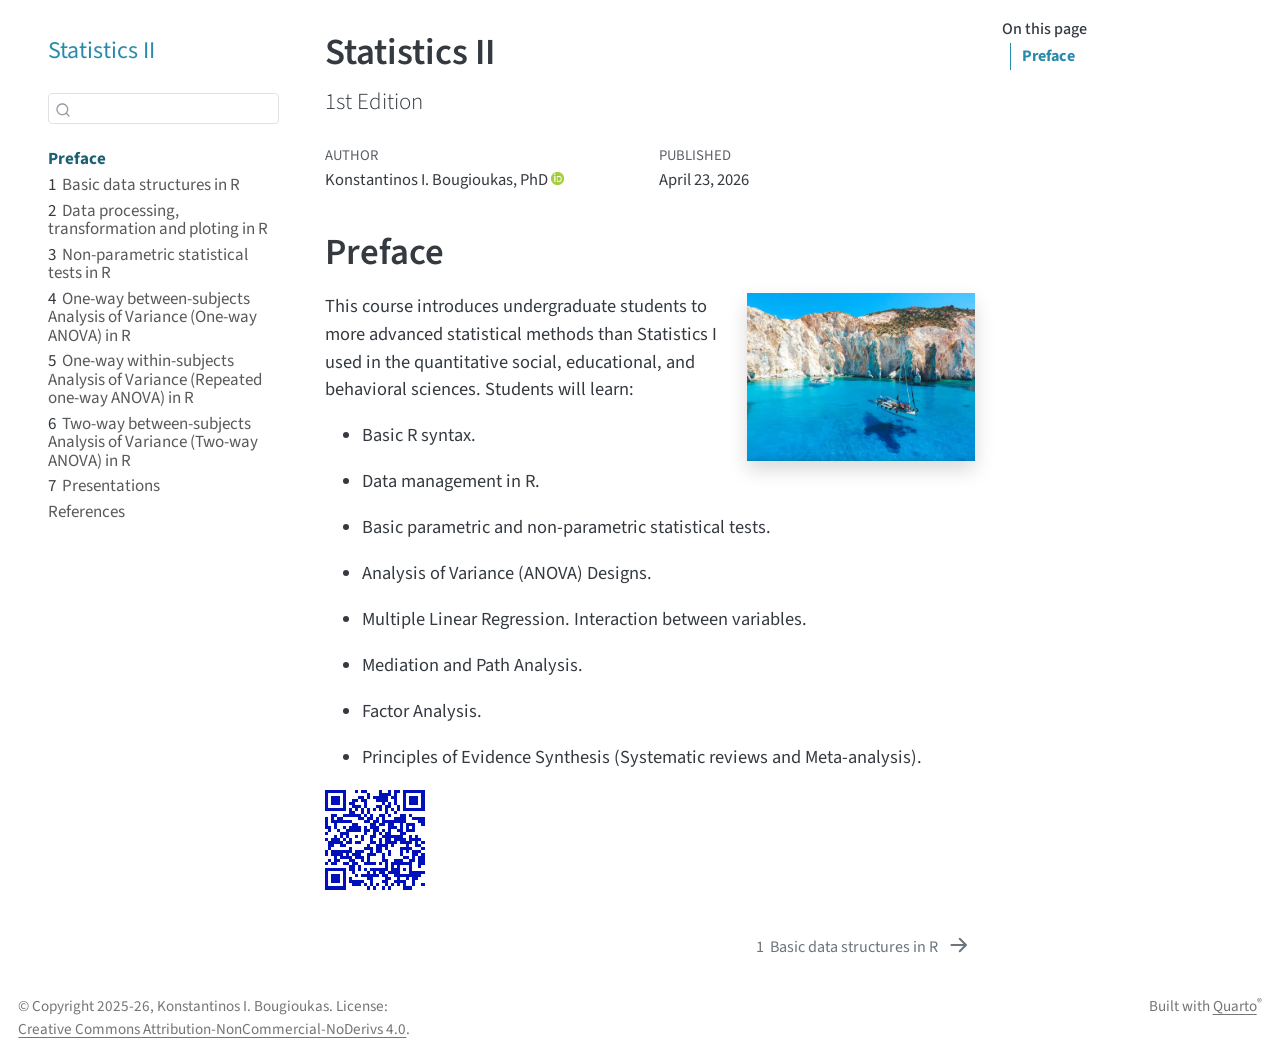
==== _book/index.html @ 9cd74f52 "0.2.2" ====
<!DOCTYPE html>
<html xmlns="http://www.w3.org/1999/xhtml" lang="en" xml:lang="en"><head>

<meta charset="utf-8">
<meta name="generator" content="quarto-1.8.27">

<meta name="viewport" content="width=device-width, initial-scale=1.0, user-scalable=yes">

<meta name="author" content="Konstantinos I. Bougioukas, PhD">
<meta name="dcterms.date" content="2026-04-23">

<title>Statistics II</title>
<style>
code{white-space: pre-wrap;}
span.smallcaps{font-variant: small-caps;}
div.columns{display: flex; gap: min(4vw, 1.5em);}
div.column{flex: auto; overflow-x: auto;}
div.hanging-indent{margin-left: 1.5em; text-indent: -1.5em;}
ul.task-list{list-style: none;}
ul.task-list li input[type="checkbox"] {
  width: 0.8em;
  margin: 0 0.8em 0.2em -1em; /* quarto-specific, see https://github.com/quarto-dev/quarto-cli/issues/4556 */ 
  vertical-align: middle;
}
</style>


<script src="site_libs/quarto-nav/quarto-nav.js"></script>
<script src="site_libs/quarto-nav/headroom.min.js"></script>
<script src="site_libs/clipboard/clipboard.min.js"></script>
<script src="site_libs/quarto-search/autocomplete.umd.js"></script>
<script src="site_libs/quarto-search/fuse.min.js"></script>
<script src="site_libs/quarto-search/quarto-search.js"></script>
<meta name="quarto:offset" content="./">
<link href="./intro.html" rel="next">
<link href="./images/cover.avif" rel="icon">
<script src="site_libs/quarto-html/quarto.js" type="module"></script>
<script src="site_libs/quarto-html/tabsets/tabsets.js" type="module"></script>
<script src="site_libs/quarto-html/axe/axe-check.js" type="module"></script>
<script src="site_libs/quarto-html/popper.min.js"></script>
<script src="site_libs/quarto-html/tippy.umd.min.js"></script>
<script src="site_libs/quarto-html/anchor.min.js"></script>
<link href="site_libs/quarto-html/tippy.css" rel="stylesheet">
<link href="site_libs/quarto-html/quarto-syntax-highlighting-ed96de9b727972fe78a7b5d16c58bf87.css" rel="stylesheet" id="quarto-text-highlighting-styles">
<script src="site_libs/bootstrap/bootstrap.min.js"></script>
<link href="site_libs/bootstrap/bootstrap-icons.css" rel="stylesheet">
<link href="site_libs/bootstrap/bootstrap-4781fbed7d30d1988487fb2dff96a39c.min.css" rel="stylesheet" append-hash="true" id="quarto-bootstrap" data-mode="light">
<script src="site_libs/quarto-contrib/qrcodejs-v1.0.0/qrcode.js"></script>
<script id="quarto-search-options" type="application/json">{
  "location": "sidebar",
  "copy-button": false,
  "collapse-after": 3,
  "panel-placement": "start",
  "type": "textbox",
  "limit": 50,
  "keyboard-shortcut": [
    "f",
    "/",
    "s"
  ],
  "show-item-context": false,
  "language": {
    "search-no-results-text": "No results",
    "search-matching-documents-text": "matching documents",
    "search-copy-link-title": "Copy link to search",
    "search-hide-matches-text": "Hide additional matches",
    "search-more-match-text": "more match in this document",
    "search-more-matches-text": "more matches in this document",
    "search-clear-button-title": "Clear",
    "search-text-placeholder": "",
    "search-detached-cancel-button-title": "Cancel",
    "search-submit-button-title": "Submit",
    "search-label": "Search"
  }
}</script>


</head>

<body class="nav-sidebar floating quarto-light">

<div id="quarto-search-results"></div>
  <header id="quarto-header" class="headroom fixed-top">
  <nav class="quarto-secondary-nav">
    <div class="container-fluid d-flex">
      <button type="button" class="quarto-btn-toggle btn" data-bs-toggle="collapse" role="button" data-bs-target=".quarto-sidebar-collapse-item" aria-controls="quarto-sidebar" aria-expanded="false" aria-label="Toggle sidebar navigation" onclick="if (window.quartoToggleHeadroom) { window.quartoToggleHeadroom(); }">
        <i class="bi bi-layout-text-sidebar-reverse"></i>
      </button>
        <nav class="quarto-page-breadcrumbs" aria-label="breadcrumb"><ol class="breadcrumb"><li class="breadcrumb-item"><a href="./index.html">Preface</a></li></ol></nav>
        <a class="flex-grow-1" role="navigation" data-bs-toggle="collapse" data-bs-target=".quarto-sidebar-collapse-item" aria-controls="quarto-sidebar" aria-expanded="false" aria-label="Toggle sidebar navigation" onclick="if (window.quartoToggleHeadroom) { window.quartoToggleHeadroom(); }">      
        </a>
      <button type="button" class="btn quarto-search-button" aria-label="Search" onclick="window.quartoOpenSearch();">
        <i class="bi bi-search"></i>
      </button>
    </div>
  </nav>
</header>
<!-- content -->
<div id="quarto-content" class="quarto-container page-columns page-rows-contents page-layout-article">
<!-- sidebar -->
  <nav id="quarto-sidebar" class="sidebar collapse collapse-horizontal quarto-sidebar-collapse-item sidebar-navigation floating overflow-auto">
    <div class="pt-lg-2 mt-2 text-left sidebar-header">
    <div class="sidebar-title mb-0 py-0">
      <a href="./">Statistics II</a> 
    </div>
      </div>
        <div class="mt-2 flex-shrink-0 align-items-center">
        <div class="sidebar-search">
        <div id="quarto-search" class="" title="Search"></div>
        </div>
        </div>
    <div class="sidebar-menu-container"> 
    <ul class="list-unstyled mt-1">
        <li class="sidebar-item">
  <div class="sidebar-item-container"> 
  <a href="./index.html" class="sidebar-item-text sidebar-link active">
 <span class="menu-text">Preface</span></a>
  </div>
</li>
        <li class="sidebar-item">
  <div class="sidebar-item-container"> 
  <a href="./intro.html" class="sidebar-item-text sidebar-link">
 <span class="menu-text"><span class="chapter-number">1</span>&nbsp; <span class="chapter-title">Basic data structures in R</span></span></a>
  </div>
</li>
        <li class="sidebar-item">
  <div class="sidebar-item-container"> 
  <a href="./process.html" class="sidebar-item-text sidebar-link">
 <span class="menu-text"><span class="chapter-number">2</span>&nbsp; <span class="chapter-title">Data processing, transformation and ploting in R</span></span></a>
  </div>
</li>
        <li class="sidebar-item">
  <div class="sidebar-item-container"> 
  <a href="./nonparametric.html" class="sidebar-item-text sidebar-link">
 <span class="menu-text"><span class="chapter-number">3</span>&nbsp; <span class="chapter-title">Non-parametric statistical tests in R</span></span></a>
  </div>
</li>
        <li class="sidebar-item">
  <div class="sidebar-item-container"> 
  <a href="./anovabetween.html" class="sidebar-item-text sidebar-link">
 <span class="menu-text"><span class="chapter-number">4</span>&nbsp; <span class="chapter-title">One-way between-subjects Analysis of Variance (One-way ANOVA) in R</span></span></a>
  </div>
</li>
        <li class="sidebar-item">
  <div class="sidebar-item-container"> 
  <a href="./anovawithin.html" class="sidebar-item-text sidebar-link">
 <span class="menu-text"><span class="chapter-number">5</span>&nbsp; <span class="chapter-title">One-way within-subjects Analysis of Variance (Repeated one-way ANOVA) in R</span></span></a>
  </div>
</li>
        <li class="sidebar-item">
  <div class="sidebar-item-container"> 
  <a href="./anova2factor.html" class="sidebar-item-text sidebar-link">
 <span class="menu-text"><span class="chapter-number">6</span>&nbsp; <span class="chapter-title">Two-way between-subjects Analysis of Variance (Two-way ANOVA) in R</span></span></a>
  </div>
</li>
        <li class="sidebar-item">
  <div class="sidebar-item-container"> 
  <a href="./presentations.html" class="sidebar-item-text sidebar-link">
 <span class="menu-text"><span class="chapter-number">7</span>&nbsp; <span class="chapter-title">Presentations</span></span></a>
  </div>
</li>
        <li class="sidebar-item">
  <div class="sidebar-item-container"> 
  <a href="./references.html" class="sidebar-item-text sidebar-link">
 <span class="menu-text">References</span></a>
  </div>
</li>
    </ul>
    </div>
</nav>
<div id="quarto-sidebar-glass" class="quarto-sidebar-collapse-item" data-bs-toggle="collapse" data-bs-target=".quarto-sidebar-collapse-item"></div>
<!-- margin-sidebar -->
    <div id="quarto-margin-sidebar" class="sidebar margin-sidebar">
        <nav id="TOC" role="doc-toc" class="toc-active">
    <h2 id="toc-title">On this page</h2>
   
  <ul>
  <li><a href="#preface" id="toc-preface" class="nav-link active" data-scroll-target="#preface">Preface</a></li>
  </ul>
</nav>
    </div>
<!-- main -->
<main class="content" id="quarto-document-content">

<header id="title-block-header" class="quarto-title-block default">
<div class="quarto-title">
<h1 class="title">Statistics II</h1>
<p class="subtitle lead">1st Edition</p>
</div>



<div class="quarto-title-meta">

    <div>
    <div class="quarto-title-meta-heading">Author</div>
    <div class="quarto-title-meta-contents">
             <p>Konstantinos I. Bougioukas, PhD <a href="https://orcid.org/0000-0002-6533-1391" class="quarto-title-author-orcid"> <img src="[data-uri]"></a></p>
          </div>
  </div>
    
    <div>
    <div class="quarto-title-meta-heading">Published</div>
    <div class="quarto-title-meta-contents">
      <p class="date">April 23, 2026</p>
    </div>
  </div>
  
    
  </div>
  


</header>



<section id="preface" class="level1 unnumbered">
<h1 class="unnumbered">Preface</h1><p><img src="images/cover.avif" title="Statistics II" class="quarto-cover-image nolightbox img-fluid"></p>
<p>This course introduces undergraduate students to more advanced statistical methods than Statistics I used in the quantitative social, educational, and behavioral sciences. Students will learn:</p>
<ul>
<li><p>Basic R syntax.</p></li>
<li><p>Data management in R.</p></li>
<li><p>Basic parametric and non-parametric statistical tests.</p></li>
<li><p>Analysis of Variance (ANOVA) Designs.</p></li>
<li><p>Multiple Linear Regression. Interaction between variables.</p></li>
<li><p>Mediation and Path Analysis.</p></li>
<li><p>Factor Analysis.</p></li>
<li><p>Principles of Evidence Synthesis (Systematic reviews and Meta-analysis).</p></li>
</ul>
<div id="" class="qrcode"></div>
<script type="text/javascript">
(function() {
  var script = document.currentScript;
  var qrcode = script.previousElementSibling;
  qrcode.qrcode = new QRCode(qrcode, {"colorDark":"#0011bb","colorLight":"#ffffff","height":"100","text":"https://stats2r.netlify.app/","width":"100"});
  script.remove();
})();
</script>
    


</section>

</main> <!-- /main -->
<script id="quarto-html-after-body" type="application/javascript">
  window.document.addEventListener("DOMContentLoaded", function (event) {
    const icon = "";
    const anchorJS = new window.AnchorJS();
    anchorJS.options = {
      placement: 'right',
      icon: icon
    };
    anchorJS.add('.anchored');
    const isCodeAnnotation = (el) => {
      for (const clz of el.classList) {
        if (clz.startsWith('code-annotation-')) {                     
          return true;
        }
      }
      return false;
    }
    const onCopySuccess = function(e) {
      // button target
      const button = e.trigger;
      // don't keep focus
      button.blur();
      // flash "checked"
      button.classList.add('code-copy-button-checked');
      var currentTitle = button.getAttribute("title");
      button.setAttribute("title", "Copied!");
      let tooltip;
      if (window.bootstrap) {
        button.setAttribute("data-bs-toggle", "tooltip");
        button.setAttribute("data-bs-placement", "left");
        button.setAttribute("data-bs-title", "Copied!");
        tooltip = new bootstrap.Tooltip(button, 
          { trigger: "manual", 
            customClass: "code-copy-button-tooltip",
            offset: [0, -8]});
        tooltip.show();    
      }
      setTimeout(function() {
        if (tooltip) {
          tooltip.hide();
          button.removeAttribute("data-bs-title");
          button.removeAttribute("data-bs-toggle");
          button.removeAttribute("data-bs-placement");
        }
        button.setAttribute("title", currentTitle);
        button.classList.remove('code-copy-button-checked');
      }, 1000);
      // clear code selection
      e.clearSelection();
    }
    const getTextToCopy = function(trigger) {
      const outerScaffold = trigger.parentElement.cloneNode(true);
      const codeEl = outerScaffold.querySelector('code');
      for (const childEl of codeEl.children) {
        if (isCodeAnnotation(childEl)) {
          childEl.remove();
        }
      }
      return codeEl.innerText;
    }
    const clipboard = new window.ClipboardJS('.code-copy-button:not([data-in-quarto-modal])', {
      text: getTextToCopy
    });
    clipboard.on('success', onCopySuccess);
    if (window.document.getElementById('quarto-embedded-source-code-modal')) {
      const clipboardModal = new window.ClipboardJS('.code-copy-button[data-in-quarto-modal]', {
        text: getTextToCopy,
        container: window.document.getElementById('quarto-embedded-source-code-modal')
      });
      clipboardModal.on('success', onCopySuccess);
    }
      var localhostRegex = new RegExp(/^(?:http|https):\/\/localhost\:?[0-9]*\//);
      var mailtoRegex = new RegExp(/^mailto:/);
        var filterRegex = new RegExp('/' + window.location.host + '/');
      var isInternal = (href) => {
          return filterRegex.test(href) || localhostRegex.test(href) || mailtoRegex.test(href);
      }
      // Inspect non-navigation links and adorn them if external
     var links = window.document.querySelectorAll('a[href]:not(.nav-link):not(.navbar-brand):not(.toc-action):not(.sidebar-link):not(.sidebar-item-toggle):not(.pagination-link):not(.no-external):not([aria-hidden]):not(.dropdown-item):not(.quarto-navigation-tool):not(.about-link)');
      for (var i=0; i<links.length; i++) {
        const link = links[i];
        if (!isInternal(link.href)) {
          // undo the damage that might have been done by quarto-nav.js in the case of
          // links that we want to consider external
          if (link.dataset.originalHref !== undefined) {
            link.href = link.dataset.originalHref;
          }
            // target, if specified
            link.setAttribute("target", "_blank");
            if (link.getAttribute("rel") === null) {
              link.setAttribute("rel", "noopener");
            }
        }
      }
    function tippyHover(el, contentFn, onTriggerFn, onUntriggerFn) {
      const config = {
        allowHTML: true,
        maxWidth: 500,
        delay: 100,
        arrow: false,
        appendTo: function(el) {
            return el.parentElement;
        },
        interactive: true,
        interactiveBorder: 10,
        theme: 'quarto',
        placement: 'bottom-start',
      };
      if (contentFn) {
        config.content = contentFn;
      }
      if (onTriggerFn) {
        config.onTrigger = onTriggerFn;
      }
      if (onUntriggerFn) {
        config.onUntrigger = onUntriggerFn;
      }
      window.tippy(el, config); 
    }
    const noterefs = window.document.querySelectorAll('a[role="doc-noteref"]');
    for (var i=0; i<noterefs.length; i++) {
      const ref = noterefs[i];
      tippyHover(ref, function() {
        // use id or data attribute instead here
        let href = ref.getAttribute('data-footnote-href') || ref.getAttribute('href');
        try { href = new URL(href).hash; } catch {}
        const id = href.replace(/^#\/?/, "");
        const note = window.document.getElementById(id);
        if (note) {
          return note.innerHTML;
        } else {
          return "";
        }
      });
    }
    const xrefs = window.document.querySelectorAll('a.quarto-xref');
    const processXRef = (id, note) => {
      // Strip column container classes
      const stripColumnClz = (el) => {
        el.classList.remove("page-full", "page-columns");
        if (el.children) {
          for (const child of el.children) {
            stripColumnClz(child);
          }
        }
      }
      stripColumnClz(note)
      if (id === null || id.startsWith('sec-')) {
        // Special case sections, only their first couple elements
        const container = document.createElement("div");
        if (note.children && note.children.length > 2) {
          container.appendChild(note.children[0].cloneNode(true));
          for (let i = 1; i < note.children.length; i++) {
            const child = note.children[i];
            if (child.tagName === "P" && child.innerText === "") {
              continue;
            } else {
              container.appendChild(child.cloneNode(true));
              break;
            }
          }
          if (window.Quarto?.typesetMath) {
            window.Quarto.typesetMath(container);
          }
          return container.innerHTML
        } else {
          if (window.Quarto?.typesetMath) {
            window.Quarto.typesetMath(note);
          }
          return note.innerHTML;
        }
      } else {
        // Remove any anchor links if they are present
        const anchorLink = note.querySelector('a.anchorjs-link');
        if (anchorLink) {
          anchorLink.remove();
        }
        if (window.Quarto?.typesetMath) {
          window.Quarto.typesetMath(note);
        }
        if (note.classList.contains("callout")) {
          return note.outerHTML;
        } else {
          return note.innerHTML;
        }
      }
    }
    for (var i=0; i<xrefs.length; i++) {
      const xref = xrefs[i];
      tippyHover(xref, undefined, function(instance) {
        instance.disable();
        let url = xref.getAttribute('href');
        let hash = undefined; 
        if (url.startsWith('#')) {
          hash = url;
        } else {
          try { hash = new URL(url).hash; } catch {}
        }
        if (hash) {
          const id = hash.replace(/^#\/?/, "");
          const note = window.document.getElementById(id);
          if (note !== null) {
            try {
              const html = processXRef(id, note.cloneNode(true));
              instance.setContent(html);
            } finally {
              instance.enable();
              instance.show();
            }
          } else {
            // See if we can fetch this
            fetch(url.split('#')[0])
            .then(res => res.text())
            .then(html => {
              const parser = new DOMParser();
              const htmlDoc = parser.parseFromString(html, "text/html");
              const note = htmlDoc.getElementById(id);
              if (note !== null) {
                const html = processXRef(id, note);
                instance.setContent(html);
              } 
            }).finally(() => {
              instance.enable();
              instance.show();
            });
          }
        } else {
          // See if we can fetch a full url (with no hash to target)
          // This is a special case and we should probably do some content thinning / targeting
          fetch(url)
          .then(res => res.text())
          .then(html => {
            const parser = new DOMParser();
            const htmlDoc = parser.parseFromString(html, "text/html");
            const note = htmlDoc.querySelector('main.content');
            if (note !== null) {
              // This should only happen for chapter cross references
              // (since there is no id in the URL)
              // remove the first header
              if (note.children.length > 0 && note.children[0].tagName === "HEADER") {
                note.children[0].remove();
              }
              const html = processXRef(null, note);
              instance.setContent(html);
            } 
          }).finally(() => {
            instance.enable();
            instance.show();
          });
        }
      }, function(instance) {
      });
    }
        let selectedAnnoteEl;
        const selectorForAnnotation = ( cell, annotation) => {
          let cellAttr = 'data-code-cell="' + cell + '"';
          let lineAttr = 'data-code-annotation="' +  annotation + '"';
          const selector = 'span[' + cellAttr + '][' + lineAttr + ']';
          return selector;
        }
        const selectCodeLines = (annoteEl) => {
          const doc = window.document;
          const targetCell = annoteEl.getAttribute("data-target-cell");
          const targetAnnotation = annoteEl.getAttribute("data-target-annotation");
          const annoteSpan = window.document.querySelector(selectorForAnnotation(targetCell, targetAnnotation));
          const lines = annoteSpan.getAttribute("data-code-lines").split(",");
          const lineIds = lines.map((line) => {
            return targetCell + "-" + line;
          })
          let top = null;
          let height = null;
          let parent = null;
          if (lineIds.length > 0) {
              //compute the position of the single el (top and bottom and make a div)
              const el = window.document.getElementById(lineIds[0]);
              top = el.offsetTop;
              height = el.offsetHeight;
              parent = el.parentElement.parentElement;
            if (lineIds.length > 1) {
              const lastEl = window.document.getElementById(lineIds[lineIds.length - 1]);
              const bottom = lastEl.offsetTop + lastEl.offsetHeight;
              height = bottom - top;
            }
            if (top !== null && height !== null && parent !== null) {
              // cook up a div (if necessary) and position it 
              let div = window.document.getElementById("code-annotation-line-highlight");
              if (div === null) {
                div = window.document.createElement("div");
                div.setAttribute("id", "code-annotation-line-highlight");
                div.style.position = 'absolute';
                parent.appendChild(div);
              }
              div.style.top = top - 2 + "px";
              div.style.height = height + 4 + "px";
              div.style.left = 0;
              let gutterDiv = window.document.getElementById("code-annotation-line-highlight-gutter");
              if (gutterDiv === null) {
                gutterDiv = window.document.createElement("div");
                gutterDiv.setAttribute("id", "code-annotation-line-highlight-gutter");
                gutterDiv.style.position = 'absolute';
                const codeCell = window.document.getElementById(targetCell);
                const gutter = codeCell.querySelector('.code-annotation-gutter');
                gutter.appendChild(gutterDiv);
              }
              gutterDiv.style.top = top - 2 + "px";
              gutterDiv.style.height = height + 4 + "px";
            }
            selectedAnnoteEl = annoteEl;
          }
        };
        const unselectCodeLines = () => {
          const elementsIds = ["code-annotation-line-highlight", "code-annotation-line-highlight-gutter"];
          elementsIds.forEach((elId) => {
            const div = window.document.getElementById(elId);
            if (div) {
              div.remove();
            }
          });
          selectedAnnoteEl = undefined;
        };
          // Handle positioning of the toggle
      window.addEventListener(
        "resize",
        throttle(() => {
          elRect = undefined;
          if (selectedAnnoteEl) {
            selectCodeLines(selectedAnnoteEl);
          }
        }, 10)
      );
      function throttle(fn, ms) {
      let throttle = false;
      let timer;
        return (...args) => {
          if(!throttle) { // first call gets through
              fn.apply(this, args);
              throttle = true;
          } else { // all the others get throttled
              if(timer) clearTimeout(timer); // cancel #2
              timer = setTimeout(() => {
                fn.apply(this, args);
                timer = throttle = false;
              }, ms);
          }
        };
      }
        // Attach click handler to the DT
        const annoteDls = window.document.querySelectorAll('dt[data-target-cell]');
        for (const annoteDlNode of annoteDls) {
          annoteDlNode.addEventListener('click', (event) => {
            const clickedEl = event.target;
            if (clickedEl !== selectedAnnoteEl) {
              unselectCodeLines();
              const activeEl = window.document.querySelector('dt[data-target-cell].code-annotation-active');
              if (activeEl) {
                activeEl.classList.remove('code-annotation-active');
              }
              selectCodeLines(clickedEl);
              clickedEl.classList.add('code-annotation-active');
            } else {
              // Unselect the line
              unselectCodeLines();
              clickedEl.classList.remove('code-annotation-active');
            }
          });
        }
    const findCites = (el) => {
      const parentEl = el.parentElement;
      if (parentEl) {
        const cites = parentEl.dataset.cites;
        if (cites) {
          return {
            el,
            cites: cites.split(' ')
          };
        } else {
          return findCites(el.parentElement)
        }
      } else {
        return undefined;
      }
    };
    var bibliorefs = window.document.querySelectorAll('a[role="doc-biblioref"]');
    for (var i=0; i<bibliorefs.length; i++) {
      const ref = bibliorefs[i];
      const citeInfo = findCites(ref);
      if (citeInfo) {
        tippyHover(citeInfo.el, function() {
          var popup = window.document.createElement('div');
          citeInfo.cites.forEach(function(cite) {
            var citeDiv = window.document.createElement('div');
            citeDiv.classList.add('hanging-indent');
            citeDiv.classList.add('csl-entry');
            var biblioDiv = window.document.getElementById('ref-' + cite);
            if (biblioDiv) {
              citeDiv.innerHTML = biblioDiv.innerHTML;
            }
            popup.appendChild(citeDiv);
          });
          return popup.innerHTML;
        });
      }
    }
  });
  </script>
<nav class="page-navigation">
  <div class="nav-page nav-page-previous">
  </div>
  <div class="nav-page nav-page-next">
      <a href="./intro.html" class="pagination-link" aria-label="Basic data structures in R">
        <span class="nav-page-text"><span class="chapter-number">1</span>&nbsp; <span class="chapter-title">Basic data structures in R</span></span> <i class="bi bi-arrow-right-short"></i>
      </a>
  </div>
</nav>
</div> <!-- /content -->
<footer class="footer">
  <div class="nav-footer">
    <div class="nav-footer-left">
<p>© Copyright 2025-26, Konstantinos I. Bougioukas. License: <a href="https://creativecommons.org/licenses/by-nc-nd/4.0/">Creative Commons Attribution-NonCommercial-NoDerivs 4.0</a>.</p>
</div>   
    <div class="nav-footer-center">
      &nbsp;
    </div>
    <div class="nav-footer-right">
<p>Built with <a href="https://quarto.org/">Quarto</a><sup>®</sup></p>
</div>
  </div>
</footer>




</body></html>
---- _book/site_libs/quarto-html/tippy.css ----
.tippy-box[data-animation=fade][data-state=hidden]{opacity:0}[data-tippy-root]{max-width:calc(100vw - 10px)}.tippy-box{position:relative;background-color:#333;color:#fff;border-radius:4px;font-size:14px;line-height:1.4;white-space:normal;outline:0;transition-property:transform,visibility,opacity}.tippy-box[data-placement^=top]>.tippy-arrow{bottom:0}.tippy-box[data-placement^=top]>.tippy-arrow:before{bottom:-7px;left:0;border-width:8px 8px 0;border-top-color:initial;transform-origin:center top}.tippy-box[data-placement^=bottom]>.tippy-arrow{top:0}.tippy-box[data-placement^=bottom]>.tippy-arrow:before{top:-7px;left:0;border-width:0 8px 8px;border-bottom-color:initial;transform-origin:center bottom}.tippy-box[data-placement^=left]>.tippy-arrow{right:0}.tippy-box[data-placement^=left]>.tippy-arrow:before{border-width:8px 0 8px 8px;border-left-color:initial;right:-7px;transform-origin:center left}.tippy-box[data-placement^=right]>.tippy-arrow{left:0}.tippy-box[data-placement^=right]>.tippy-arrow:before{left:-7px;border-width:8px 8px 8px 0;border-right-color:initial;transform-origin:center right}.tippy-box[data-inertia][data-state=visible]{transition-timing-function:cubic-bezier(.54,1.5,.38,1.11)}.tippy-arrow{width:16px;height:16px;color:#333}.tippy-arrow:before{content:"";position:absolute;border-color:transparent;border-style:solid}.tippy-content{position:relative;padding:5px 9px;z-index:1}
---- _book/site_libs/quarto-html/quarto-syntax-highlighting-ed96de9b727972fe78a7b5d16c58bf87.css ----
/* quarto syntax highlight colors */
:root {
  --quarto-hl-ot-color: #003B4F;
  --quarto-hl-at-color: #657422;
  --quarto-hl-ss-color: #20794D;
  --quarto-hl-an-color: #5E5E5E;
  --quarto-hl-fu-color: #4758AB;
  --quarto-hl-st-color: #20794D;
  --quarto-hl-cf-color: #003B4F;
  --quarto-hl-op-color: #5E5E5E;
  --quarto-hl-er-color: #AD0000;
  --quarto-hl-bn-color: #AD0000;
  --quarto-hl-al-color: #AD0000;
  --quarto-hl-va-color: #111111;
  --quarto-hl-bu-color: inherit;
  --quarto-hl-ex-color: inherit;
  --quarto-hl-pp-color: #AD0000;
  --quarto-hl-in-color: #5E5E5E;
  --quarto-hl-vs-color: #20794D;
  --quarto-hl-wa-color: #5E5E5E;
  --quarto-hl-do-color: #5E5E5E;
  --quarto-hl-im-color: #00769E;
  --quarto-hl-ch-color: #20794D;
  --quarto-hl-dt-color: #AD0000;
  --quarto-hl-fl-color: #AD0000;
  --quarto-hl-co-color: #5E5E5E;
  --quarto-hl-cv-color: #5E5E5E;
  --quarto-hl-cn-color: #8f5902;
  --quarto-hl-sc-color: #5E5E5E;
  --quarto-hl-dv-color: #AD0000;
  --quarto-hl-kw-color: #003B4F;
}

/* other quarto variables */
:root {
  --quarto-font-monospace: SFMono-Regular, Menlo, Monaco, Consolas, "Liberation Mono", "Courier New", monospace;
}

/* syntax highlight based on Pandoc's rules */
pre > code.sourceCode > span {
  color: #003B4F;
}

code.sourceCode > span {
  color: #003B4F;
}

div.sourceCode,
div.sourceCode pre.sourceCode {
  color: #003B4F;
}

/* Normal */
code span {
  color: #003B4F;
}

/* Alert */
code span.al {
  color: #AD0000;
  font-style: inherit;
}

/* Annotation */
code span.an {
  color: #5E5E5E;
  font-style: inherit;
}

/* Attribute */
code span.at {
  color: #657422;
  font-style: inherit;
}

/* BaseN */
code span.bn {
  color: #AD0000;
  font-style: inherit;
}

/* BuiltIn */
code span.bu {
  font-style: inherit;
}

/* ControlFlow */
code span.cf {
  color: #003B4F;
  font-weight: bold;
  font-style: inherit;
}

/* Char */
code span.ch {
  color: #20794D;
  font-style: inherit;
}

/* Constant */
code span.cn {
  color: #8f5902;
  font-style: inherit;
}

/* Comment */
code span.co {
  color: #5E5E5E;
  font-style: inherit;
}

/* CommentVar */
code span.cv {
  color: #5E5E5E;
  font-style: italic;
}

/* Documentation */
code span.do {
  color: #5E5E5E;
  font-style: italic;
}

/* DataType */
code span.dt {
  color: #AD0000;
  font-style: inherit;
}

/* DecVal */
code span.dv {
  color: #AD0000;
  font-style: inherit;
}

/* Error */
code span.er {
  color: #AD0000;
  font-style: inherit;
}

/* Extension */
code span.ex {
  font-style: inherit;
}

/* Float */
code span.fl {
  color: #AD0000;
  font-style: inherit;
}

/* Function */
code span.fu {
  color: #4758AB;
  font-style: inherit;
}

/* Import */
code span.im {
  color: #00769E;
  font-style: inherit;
}

/* Information */
code span.in {
  color: #5E5E5E;
  font-style: inherit;
}

/* Keyword */
code span.kw {
  color: #003B4F;
  font-weight: bold;
  font-style: inherit;
}

/* Operator */
code span.op {
  color: #5E5E5E;
  font-style: inherit;
}

/* Other */
code span.ot {
  color: #003B4F;
  font-style: inherit;
}

/* Preprocessor */
code span.pp {
  color: #AD0000;
  font-style: inherit;
}

/* SpecialChar */
code span.sc {
  color: #5E5E5E;
  font-style: inherit;
}

/* SpecialString */
code span.ss {
  color: #20794D;
  font-style: inherit;
}

/* String */
code span.st {
  color: #20794D;
  font-style: inherit;
}

/* Variable */
code span.va {
  color: #111111;
  font-style: inherit;
}

/* VerbatimString */
code span.vs {
  color: #20794D;
  font-style: inherit;
}

/* Warning */
code span.wa {
  color: #5E5E5E;
  font-style: italic;
}

.prevent-inlining {
  content: "</";
}

/*# sourceMappingURL=0920dd6d7437995b8cdf7429764427b1.css.map */
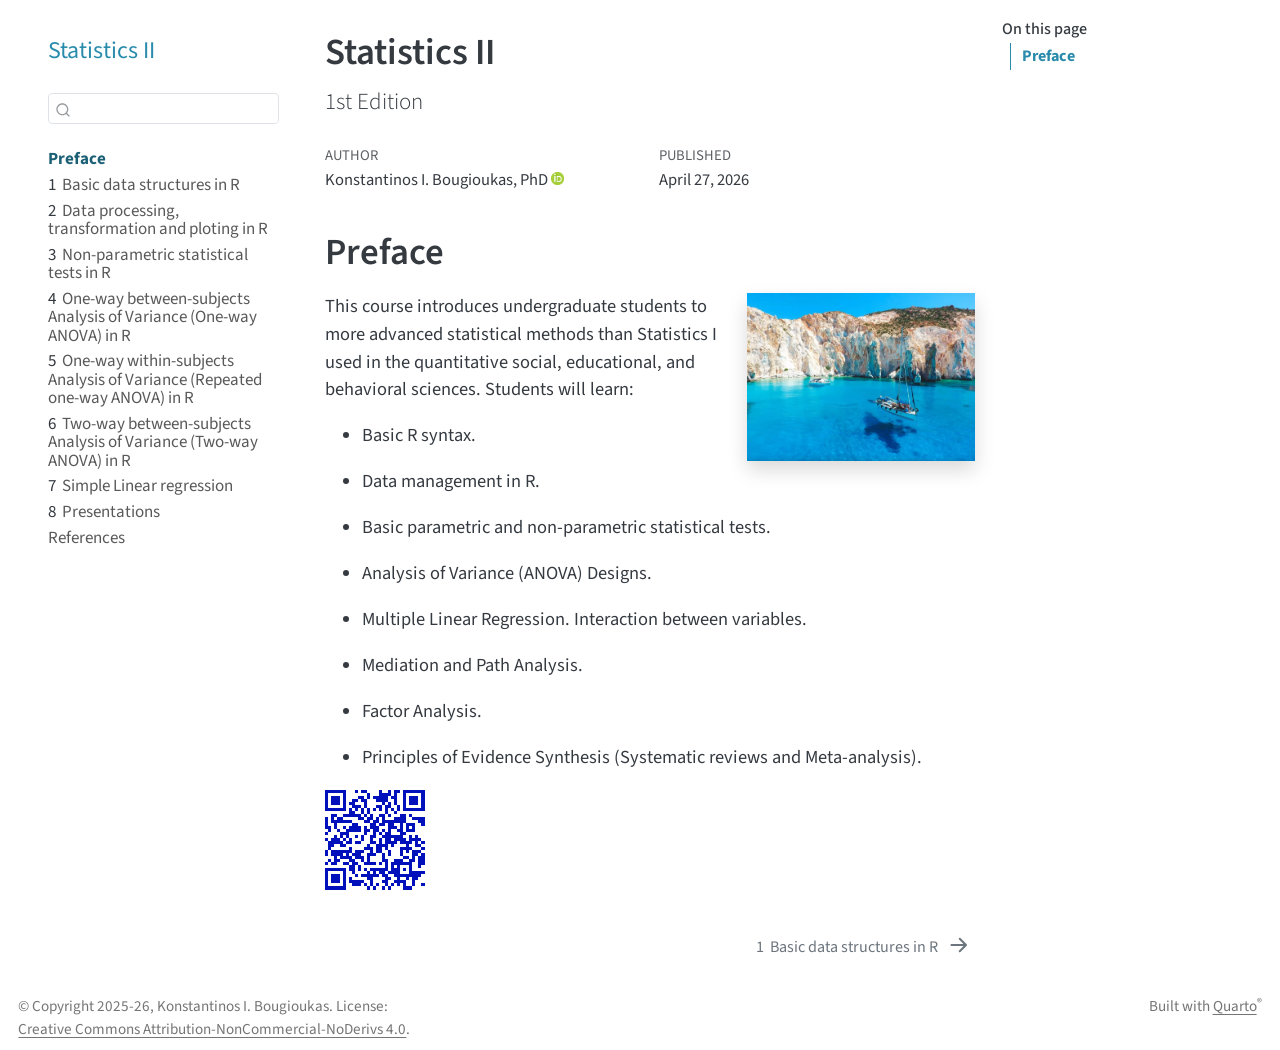
==== commit d3507f5c: "0.2.3" ====
--- a/_book/index.html
+++ b/_book/index.html
@@ -7,7 +7,7 @@
 <meta name="viewport" content="width=device-width, initial-scale=1.0, user-scalable=yes">
 
 <meta name="author" content="Konstantinos I. Bougioukas, PhD">
-<meta name="dcterms.date" content="2026-04-23">
+<meta name="dcterms.date" content="2026-04-27">
 
 <title>Statistics II</title>
 <style>
@@ -155,8 +155,14 @@
 </li>
         <li class="sidebar-item">
   <div class="sidebar-item-container"> 
+  <a href="./simplelinear.html" class="sidebar-item-text sidebar-link">
+ <span class="menu-text"><span class="chapter-number">7</span>&nbsp; <span class="chapter-title">Simple Linear regression</span></span></a>
+  </div>
+</li>
+        <li class="sidebar-item">
+  <div class="sidebar-item-container"> 
   <a href="./presentations.html" class="sidebar-item-text sidebar-link">
- <span class="menu-text"><span class="chapter-number">7</span>&nbsp; <span class="chapter-title">Presentations</span></span></a>
+ <span class="menu-text"><span class="chapter-number">8</span>&nbsp; <span class="chapter-title">Presentations</span></span></a>
   </div>
 </li>
         <li class="sidebar-item">
@@ -202,7 +208,7 @@
     <div>
     <div class="quarto-title-meta-heading">Published</div>
     <div class="quarto-title-meta-contents">
-      <p class="date">April 23, 2026</p>
+      <p class="date">April 27, 2026</p>
     </div>
   </div>
   
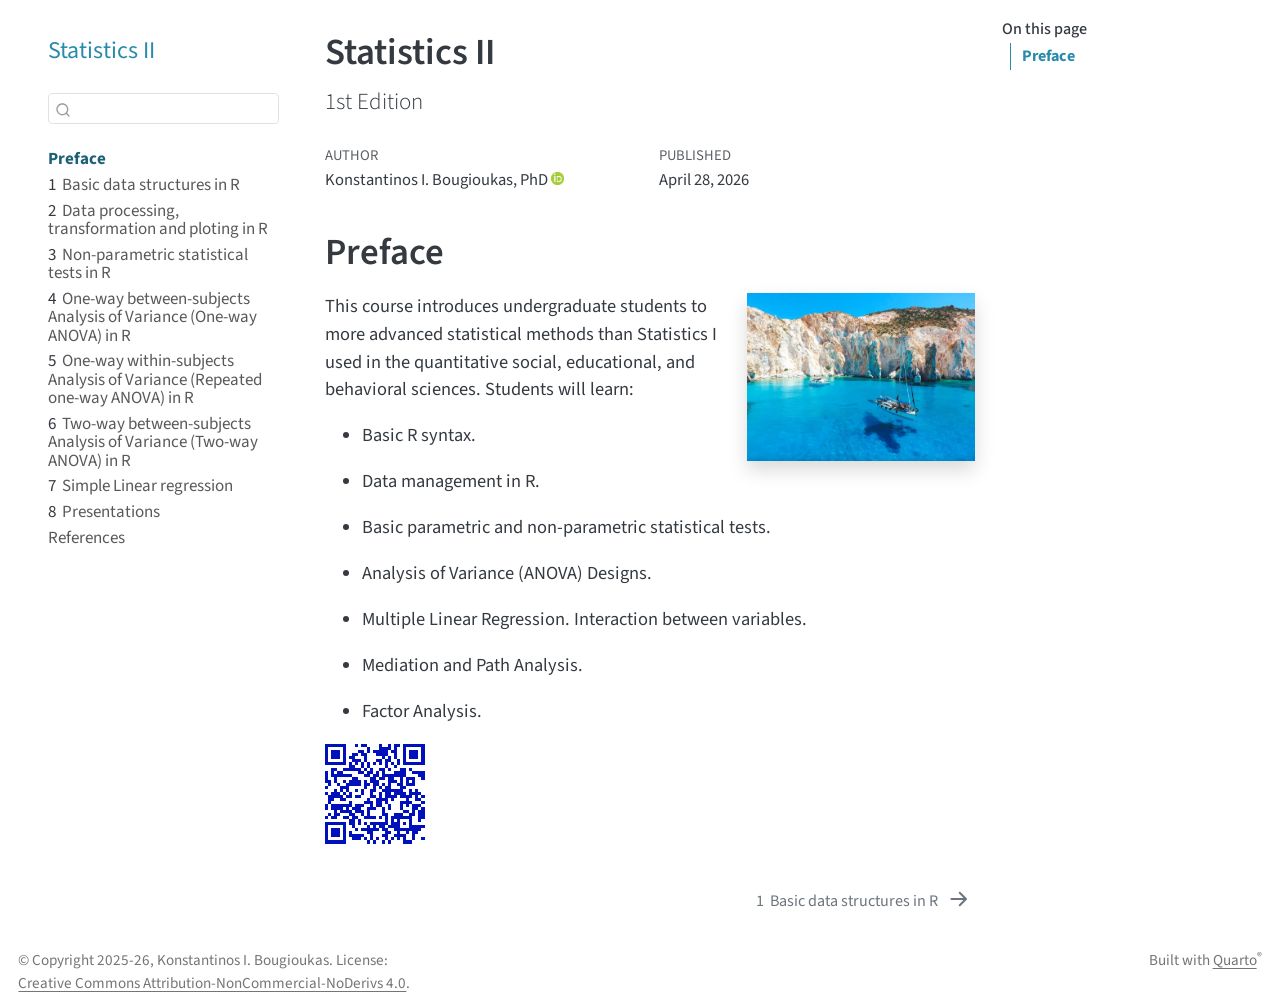
==== commit 8644ffee: "0.2.4" ====
--- a/_book/index.html
+++ b/_book/index.html
@@ -7,7 +7,7 @@
 <meta name="viewport" content="width=device-width, initial-scale=1.0, user-scalable=yes">
 
 <meta name="author" content="Konstantinos I. Bougioukas, PhD">
-<meta name="dcterms.date" content="2026-04-27">
+<meta name="dcterms.date" content="2026-04-28">
 
 <title>Statistics II</title>
 <style>
@@ -208,7 +208,7 @@
     <div>
     <div class="quarto-title-meta-heading">Published</div>
     <div class="quarto-title-meta-contents">
-      <p class="date">April 27, 2026</p>
+      <p class="date">April 28, 2026</p>
     </div>
   </div>
   
@@ -232,7 +232,6 @@
 <li><p>Multiple Linear Regression. Interaction between variables.</p></li>
 <li><p>Mediation and Path Analysis.</p></li>
 <li><p>Factor Analysis.</p></li>
-<li><p>Principles of Evidence Synthesis (Systematic reviews and Meta-analysis).</p></li>
 </ul>
 <div id="" class="qrcode"></div>
 <script type="text/javascript">
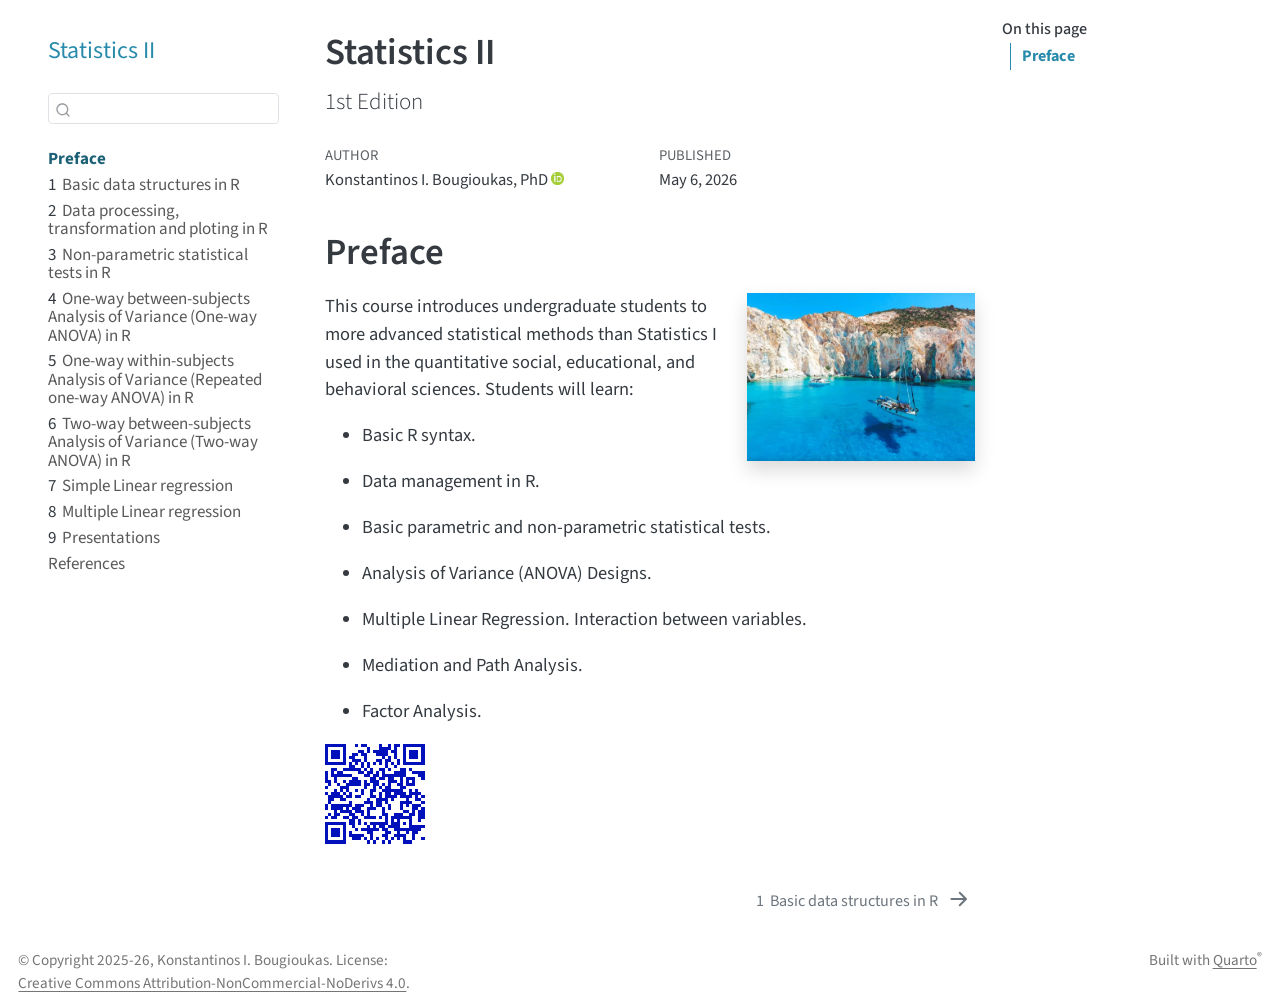
==== commit 4378497b: "0.2.5" ====
--- a/_book/index.html
+++ b/_book/index.html
@@ -7,7 +7,7 @@
 <meta name="viewport" content="width=device-width, initial-scale=1.0, user-scalable=yes">
 
 <meta name="author" content="Konstantinos I. Bougioukas, PhD">
-<meta name="dcterms.date" content="2026-04-28">
+<meta name="dcterms.date" content="2026-05-06">
 
 <title>Statistics II</title>
 <style>
@@ -161,8 +161,14 @@
 </li>
         <li class="sidebar-item">
   <div class="sidebar-item-container"> 
+  <a href="./multiplelinear.html" class="sidebar-item-text sidebar-link">
+ <span class="menu-text"><span class="chapter-number">8</span>&nbsp; <span class="chapter-title">Multiple Linear regression</span></span></a>
+  </div>
+</li>
+        <li class="sidebar-item">
+  <div class="sidebar-item-container"> 
   <a href="./presentations.html" class="sidebar-item-text sidebar-link">
- <span class="menu-text"><span class="chapter-number">8</span>&nbsp; <span class="chapter-title">Presentations</span></span></a>
+ <span class="menu-text"><span class="chapter-number">9</span>&nbsp; <span class="chapter-title">Presentations</span></span></a>
   </div>
 </li>
         <li class="sidebar-item">
@@ -208,7 +214,7 @@
     <div>
     <div class="quarto-title-meta-heading">Published</div>
     <div class="quarto-title-meta-contents">
-      <p class="date">April 28, 2026</p>
+      <p class="date">May 6, 2026</p>
     </div>
   </div>
   
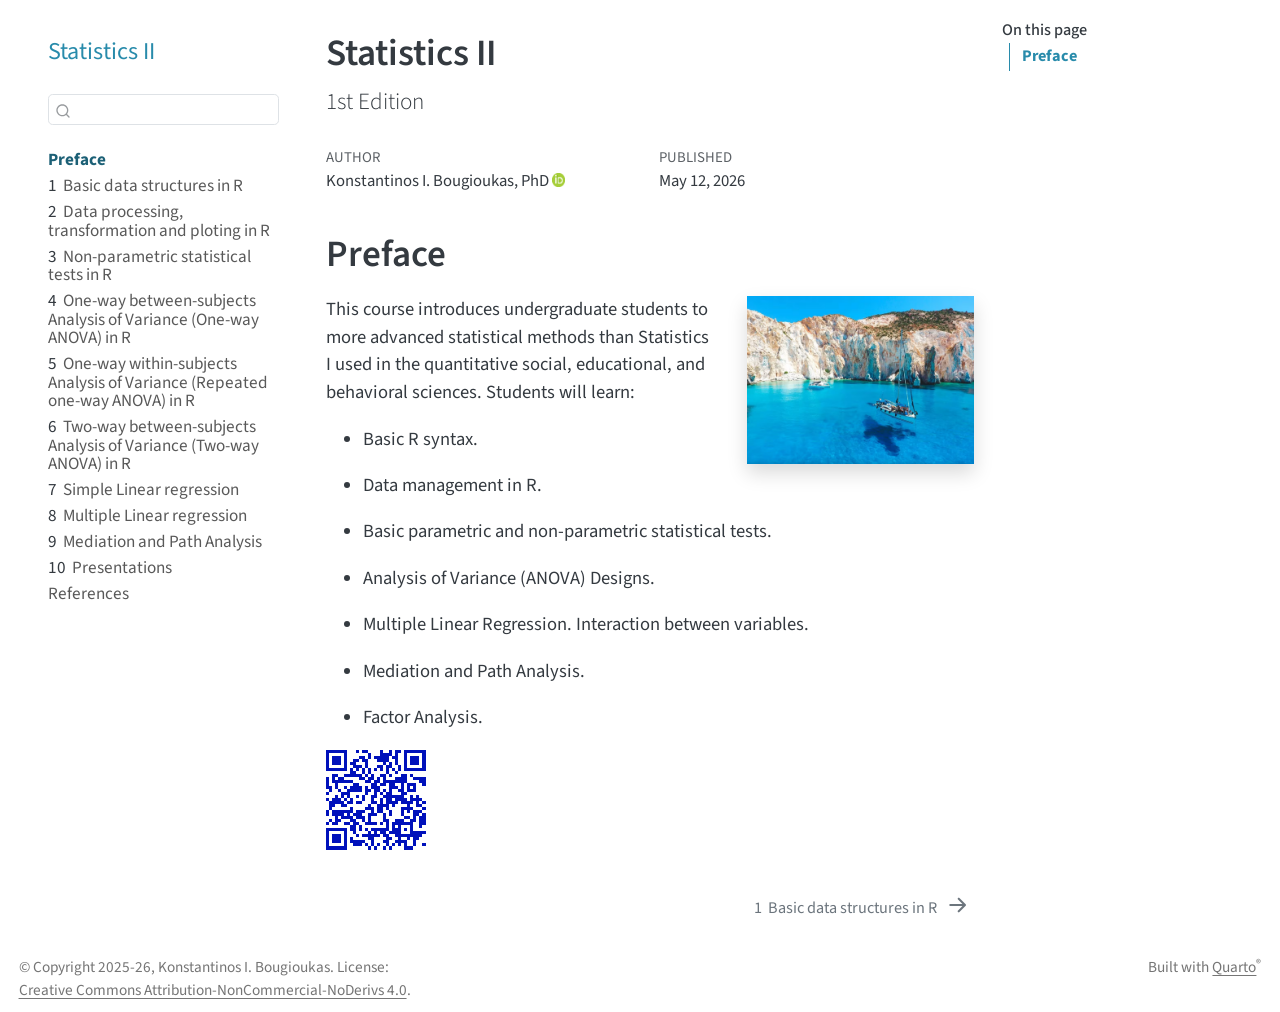
==== commit 5b7b4d2e: "0.2.6" ====
--- a/_book/index.html
+++ b/_book/index.html
@@ -7,7 +7,7 @@
 <meta name="viewport" content="width=device-width, initial-scale=1.0, user-scalable=yes">
 
 <meta name="author" content="Konstantinos I. Bougioukas, PhD">
-<meta name="dcterms.date" content="2026-05-06">
+<meta name="dcterms.date" content="2026-05-12">
 
 <title>Statistics II</title>
 <style>
@@ -44,7 +44,7 @@
 <link href="site_libs/quarto-html/quarto-syntax-highlighting-ed96de9b727972fe78a7b5d16c58bf87.css" rel="stylesheet" id="quarto-text-highlighting-styles">
 <script src="site_libs/bootstrap/bootstrap.min.js"></script>
 <link href="site_libs/bootstrap/bootstrap-icons.css" rel="stylesheet">
-<link href="site_libs/bootstrap/bootstrap-4781fbed7d30d1988487fb2dff96a39c.min.css" rel="stylesheet" append-hash="true" id="quarto-bootstrap" data-mode="light">
+<link href="site_libs/bootstrap/bootstrap-745db6197ef74dcdda39b41813071fb2.min.css" rel="stylesheet" append-hash="true" id="quarto-bootstrap" data-mode="light">
 <script src="site_libs/quarto-contrib/qrcodejs-v1.0.0/qrcode.js"></script>
 <script id="quarto-search-options" type="application/json">{
   "location": "sidebar",
@@ -167,8 +167,14 @@
 </li>
         <li class="sidebar-item">
   <div class="sidebar-item-container"> 
+  <a href="./path.html" class="sidebar-item-text sidebar-link">
+ <span class="menu-text"><span class="chapter-number">9</span>&nbsp; <span class="chapter-title">Mediation and Path Analysis</span></span></a>
+  </div>
+</li>
+        <li class="sidebar-item">
+  <div class="sidebar-item-container"> 
   <a href="./presentations.html" class="sidebar-item-text sidebar-link">
- <span class="menu-text"><span class="chapter-number">9</span>&nbsp; <span class="chapter-title">Presentations</span></span></a>
+ <span class="menu-text"><span class="chapter-number">10</span>&nbsp; <span class="chapter-title">Presentations</span></span></a>
   </div>
 </li>
         <li class="sidebar-item">
@@ -214,7 +220,7 @@
     <div>
     <div class="quarto-title-meta-heading">Published</div>
     <div class="quarto-title-meta-contents">
-      <p class="date">May 6, 2026</p>
+      <p class="date">May 12, 2026</p>
     </div>
   </div>
   
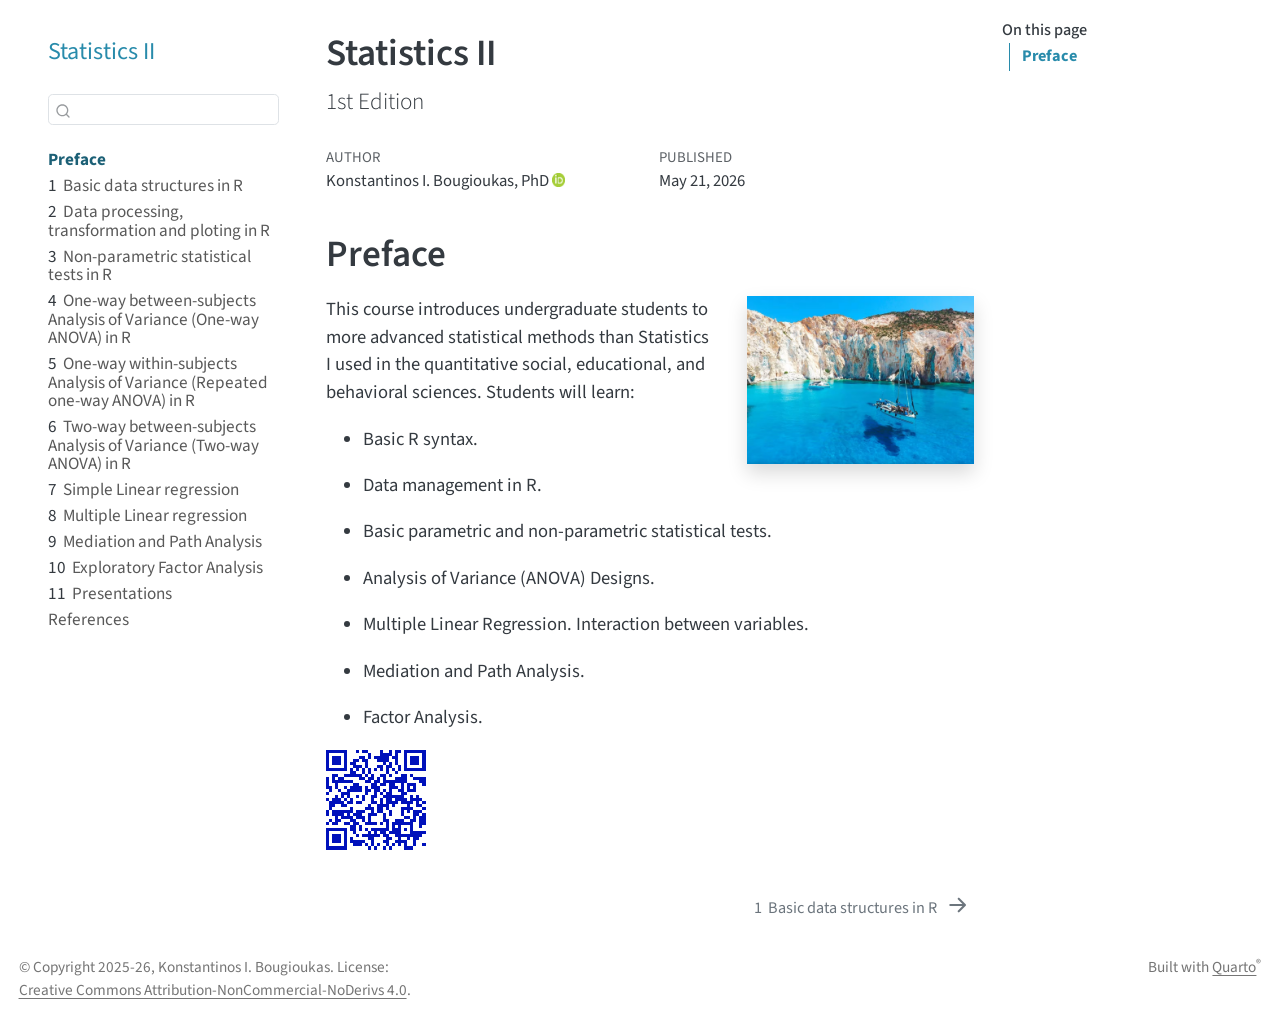
==== commit 8ab39296: "0.2.8" ====
--- a/_book/index.html
+++ b/_book/index.html
@@ -7,7 +7,7 @@
 <meta name="viewport" content="width=device-width, initial-scale=1.0, user-scalable=yes">
 
 <meta name="author" content="Konstantinos I. Bougioukas, PhD">
-<meta name="dcterms.date" content="2026-05-12">
+<meta name="dcterms.date" content="2026-05-21">
 
 <title>Statistics II</title>
 <style>
@@ -173,8 +173,14 @@
 </li>
         <li class="sidebar-item">
   <div class="sidebar-item-container"> 
+  <a href="./efa.html" class="sidebar-item-text sidebar-link">
+ <span class="menu-text"><span class="chapter-number">10</span>&nbsp; <span class="chapter-title">Exploratory Factor Analysis</span></span></a>
+  </div>
+</li>
+        <li class="sidebar-item">
+  <div class="sidebar-item-container"> 
   <a href="./presentations.html" class="sidebar-item-text sidebar-link">
- <span class="menu-text"><span class="chapter-number">10</span>&nbsp; <span class="chapter-title">Presentations</span></span></a>
+ <span class="menu-text"><span class="chapter-number">11</span>&nbsp; <span class="chapter-title">Presentations</span></span></a>
   </div>
 </li>
         <li class="sidebar-item">
@@ -220,7 +226,7 @@
     <div>
     <div class="quarto-title-meta-heading">Published</div>
     <div class="quarto-title-meta-contents">
-      <p class="date">May 12, 2026</p>
+      <p class="date">May 21, 2026</p>
     </div>
   </div>
   
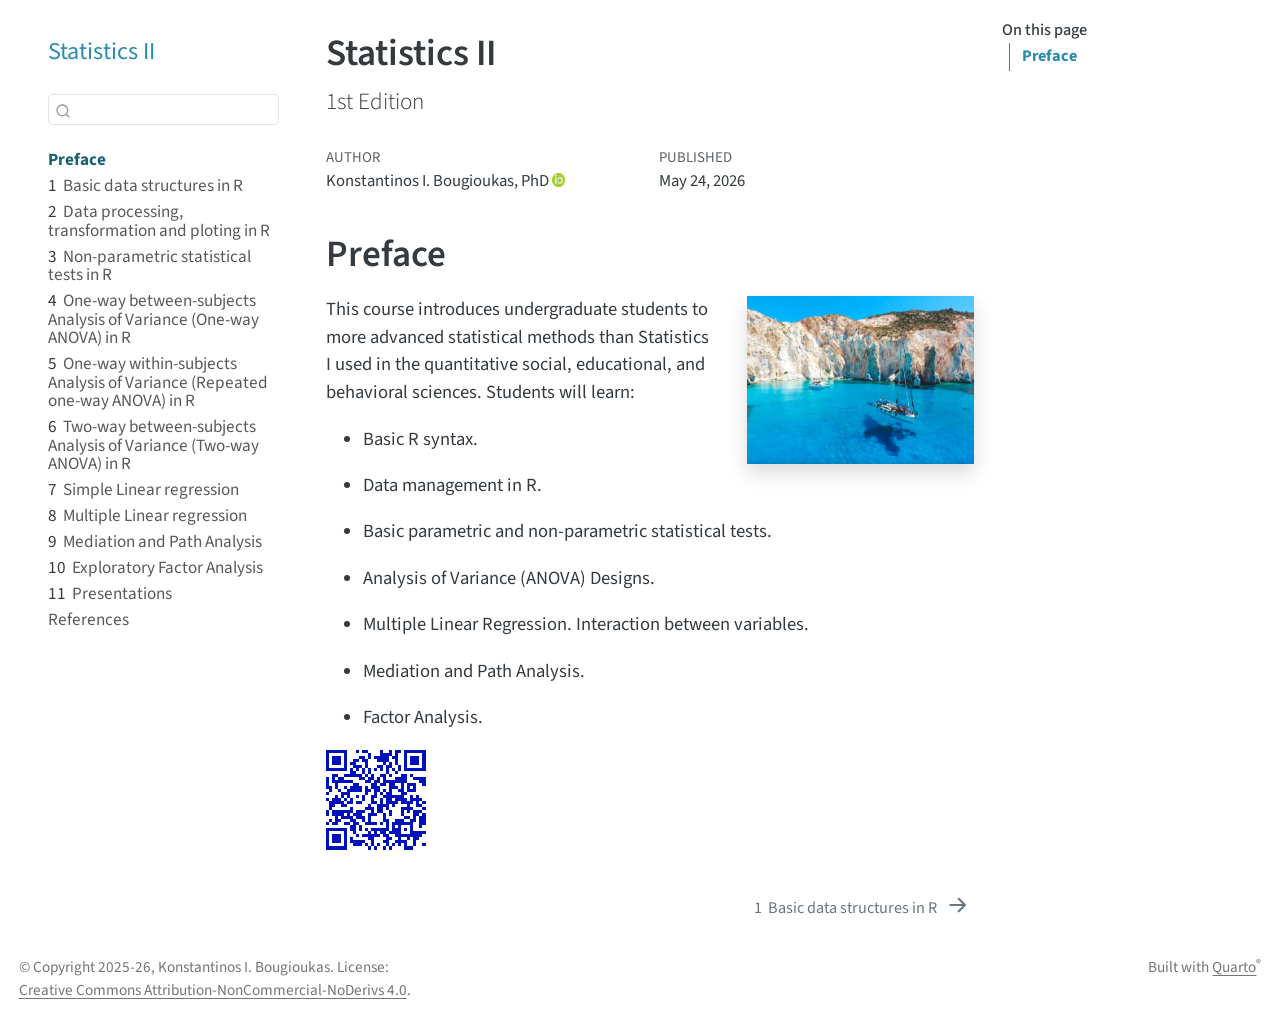
==== commit 5a8c77c1: "0.2.9" ====
--- a/_book/index.html
+++ b/_book/index.html
@@ -7,7 +7,7 @@
 <meta name="viewport" content="width=device-width, initial-scale=1.0, user-scalable=yes">
 
 <meta name="author" content="Konstantinos I. Bougioukas, PhD">
-<meta name="dcterms.date" content="2026-05-21">
+<meta name="dcterms.date" content="2026-05-24">
 
 <title>Statistics II</title>
 <style>
@@ -226,7 +226,7 @@
     <div>
     <div class="quarto-title-meta-heading">Published</div>
     <div class="quarto-title-meta-contents">
-      <p class="date">May 21, 2026</p>
+      <p class="date">May 24, 2026</p>
     </div>
   </div>
   
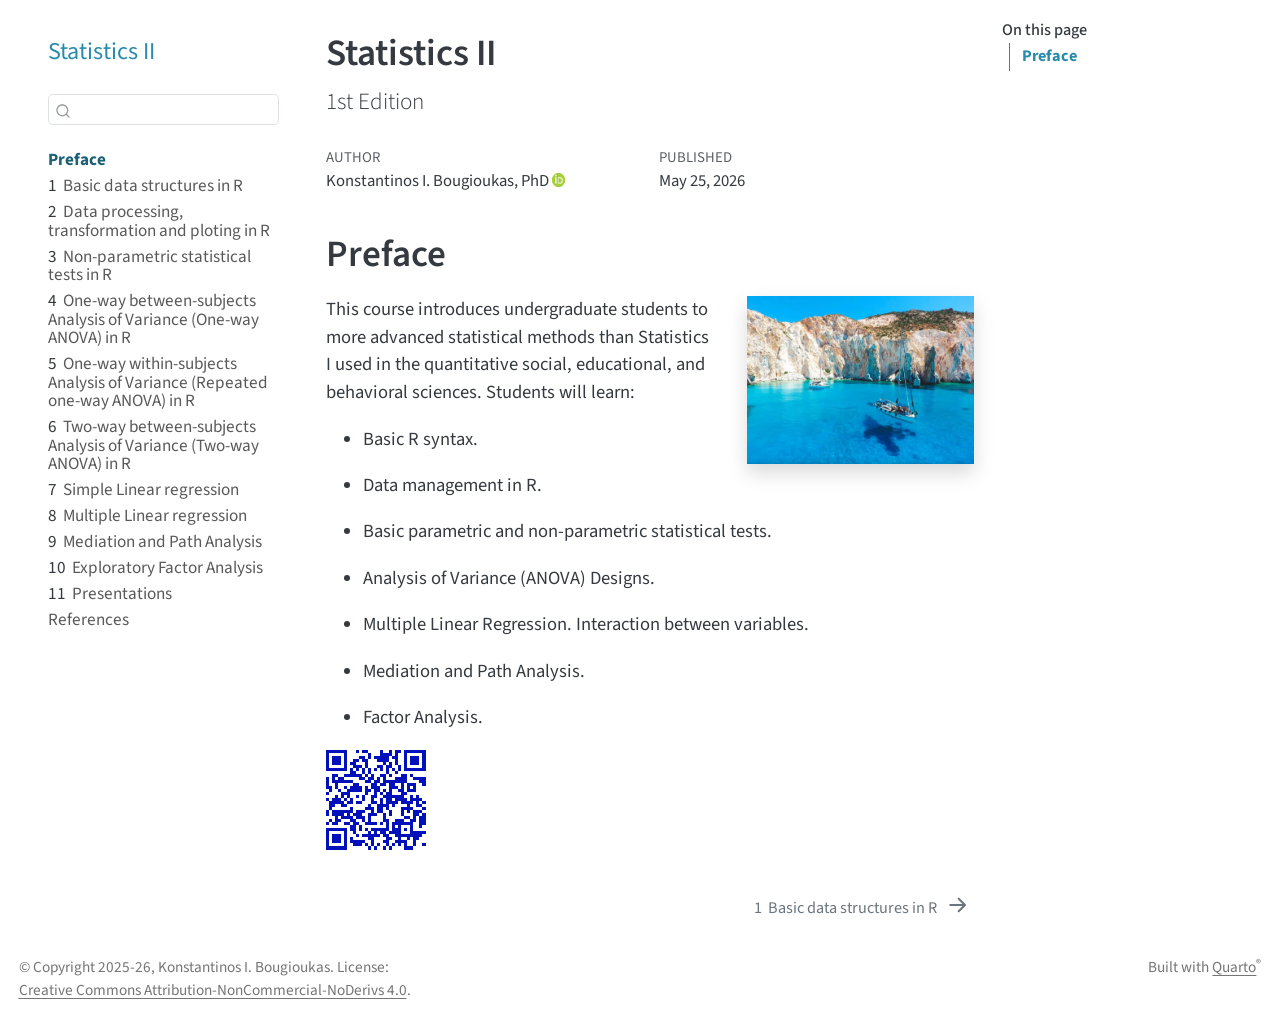
==== commit e84f64af: "0.3.0" ====
--- a/_book/index.html
+++ b/_book/index.html
@@ -7,7 +7,7 @@
 <meta name="viewport" content="width=device-width, initial-scale=1.0, user-scalable=yes">
 
 <meta name="author" content="Konstantinos I. Bougioukas, PhD">
-<meta name="dcterms.date" content="2026-05-24">
+<meta name="dcterms.date" content="2026-05-25">
 
 <title>Statistics II</title>
 <style>
@@ -226,7 +226,7 @@
     <div>
     <div class="quarto-title-meta-heading">Published</div>
     <div class="quarto-title-meta-contents">
-      <p class="date">May 24, 2026</p>
+      <p class="date">May 25, 2026</p>
     </div>
   </div>
   
